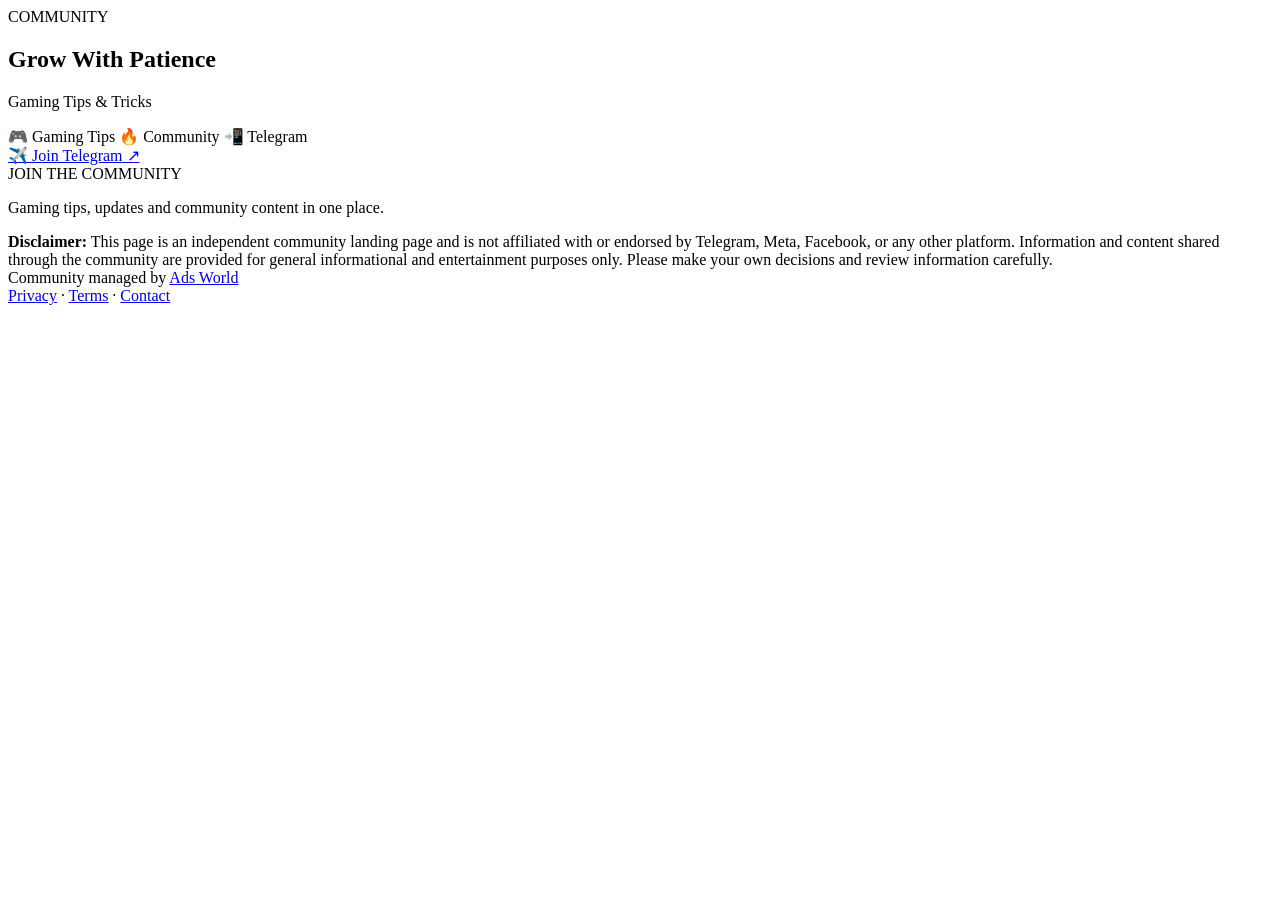
==== index.html @ 8657348e "Add files via upload" ====
<!DOCTYPE html>
<html lang="en">
<head>
  <meta charset="UTF-8" />
  <meta name="viewport" content="width=device-width, initial-scale=1.0" />
  <meta name="theme-color" content="#12091f" />
  <title>Grow With Patience | Gaming Community</title>

  <!-- META PIXEL — PRESERVED UNCHANGED -->
  <script>
    !function(f,b,e,v,n,t,s){
      if(f.fbq)return;n=f.fbq=function(){n.callMethod?
      n.callMethod.apply(n,arguments):n.queue.push(arguments)};
      if(!f._fbq)f._fbq=n;n.push=n;n.loaded=!0;n.version='2.0';
      n.queue=[];t=b.createElement(e);t.async=!0;
      t.src=v;s=b.getElementsByTagName(e)[0];
      s.parentNode.insertBefore(t,s)
    }(window,document,'script','https://connect.facebook.net/en_US/fbevents.js');

    fbq('init', '2082956932259701');
    fbq('track', 'PageView');
  </script>

  <noscript>
    <img height="1" width="1" style="display:none"
      src="https://www.facebook.com/tr?id=2082956932259701&ev=PageView&noscript=1"/>
  </noscript>

  <link href="https://fonts.googleapis.com/css2?family=Inter:wght@400;500;600;700;800;900&display=swap" rel="stylesheet"/>
  <link rel="stylesheet" href="style.css" />
</head>

<body>
  <div class="aurora aurora-one"></div>
  <div class="aurora aurora-two"></div>
  <div class="aurora aurora-three"></div>

  <main class="page-shell">
    <section class="card" id="mainCard" aria-label="Grow With Patience community">

      <div class="top-badge">
        <span class="status-dot"></span>
        COMMUNITY
      </div>

      <div class="avatar-wrap">
        <div class="avatar-ring" id="avatarRing">
          <div class="avatar-glow"></div>
          <img src="photo.jpg" alt="Grow With Patience profile" onerror="this.style.display='none';" />
        </div>
      </div>

      <h1 class="title" id="mainTitle">Grow With Patience</h1>
      <p class="subtitle">Gaming Tips &amp; Tricks</p>

      <div class="chips" aria-label="Community highlights">
        <span class="chip">🎮 Gaming Tips</span>
        <span class="chip">🔥 Community</span>
        <span class="chip">📲 Telegram</span>
      </div>

      <a
        class="btn"
        id="joinBtn"
        href="https://t.me/+V3GANmUmyDs2NDRl"
        target="_blank"
        rel="noopener noreferrer"
        aria-label="Join Grow With Patience on Telegram"
      >
        <span class="btn-shine"></span>
        <span class="btn-icon">✈️</span>
        <span>Join Telegram</span>
        <span class="btn-arrow">↗</span>
      </a>

      <div class="support-line">
        <span class="line"></span>
        <span>JOIN THE COMMUNITY</span>
        <span class="line"></span>
      </div>

      <p class="community-copy">
        Gaming tips, updates and community content in one place.
      </p>

      <div class="disclaimer">
        <strong>Disclaimer:</strong>
        This page is an independent community landing page and is not
        affiliated with or endorsed by Telegram, Meta, Facebook, or any
        other platform. Information and content shared through the
        community are provided for general informational and entertainment
        purposes only. Please make your own decisions and review
        information carefully.
      </div>

      <footer class="footer">
        <div>
          Community managed by
          <a class="brand" id="footerBrand"
             href="https://t.me/+V3GANmUmyDs2NDRl"
             target="_blank"
             rel="noopener noreferrer">Ads World</a>
        </div>

        <div class="footer-links">
          <a href="privacy.html">Privacy</a>
          <span>·</span>
          <a href="terms.html">Terms</a>
          <span>·</span>
          <a href="contact.html">Contact</a>
        </div>
      </footer>
    </section>
  </main>

  <script src="script.js" defer></script>
</body>
</html>
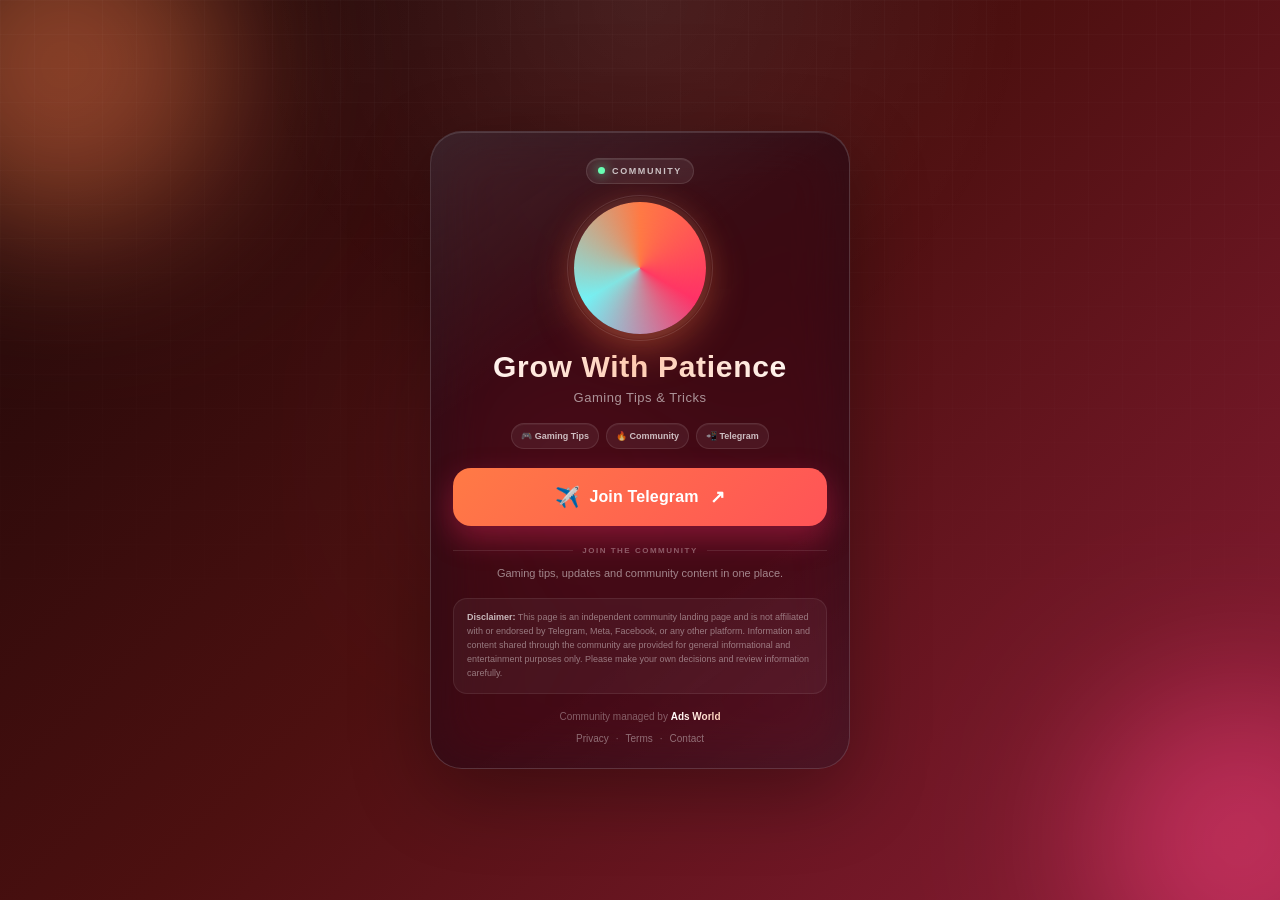
==== commit 9432e94b: "Update index.html" ====
--- a/index.html
+++ b/index.html
@@ -17,13 +17,13 @@
       s.parentNode.insertBefore(t,s)
     }(window,document,'script','https://connect.facebook.net/en_US/fbevents.js');
 
-    fbq('init', '2082956932259701');
+    fbq('init', 'pixel code');
     fbq('track', 'PageView');
   </script>
 
   <noscript>
     <img height="1" width="1" style="display:none"
-      src="https://www.facebook.com/tr?id=2082956932259701&ev=PageView&noscript=1"/>
+      src="https://www.facebook.com/tr?id=Pixel code&ev=PageView&noscript=1"/>
   </noscript>
 
   <link href="https://fonts.googleapis.com/css2?family=Inter:wght@400;500;600;700;800;900&display=swap" rel="stylesheet"/>
--- a/style.css
+++ b/style.css
@@ -0,0 +1,150 @@
+*{box-sizing:border-box;margin:0;padding:0}
+:root{
+  --bg1:#10051f;--bg2:#2b0b4f;--bg3:#57127d;
+  --orb1:#b15cff;--orb2:#ff3ea5;--accent:#fff;
+}
+html{min-height:100%;background:#10051f}
+body{
+  min-height:100vh;display:flex;align-items:center;justify-content:center;
+  padding:22px;font-family:'Inter',-apple-system,BlinkMacSystemFont,sans-serif;
+  color:#fff;overflow-x:hidden;position:relative;
+  background:linear-gradient(135deg,var(--bg1),var(--bg2) 48%,var(--bg3));
+  transition:background 1.25s ease;
+}
+body:before{
+  content:"";position:fixed;inset:0;pointer-events:none;z-index:0;
+  background:
+    radial-gradient(circle at 50% 0%,rgba(255,255,255,.08),transparent 35%),
+    linear-gradient(rgba(255,255,255,.018) 1px,transparent 1px),
+    linear-gradient(90deg,rgba(255,255,255,.018) 1px,transparent 1px);
+  background-size:auto,34px 34px,34px 34px;
+  mask-image:linear-gradient(to bottom,black,transparent 92%);
+}
+.page-shell{width:100%;max-width:420px;position:relative;z-index:3}
+.aurora{
+  position:fixed;border-radius:50%;filter:blur(75px);opacity:.48;
+  pointer-events:none;z-index:1;mix-blend-mode:screen;
+  transition:background 1.25s ease,transform 8s ease-in-out;
+}
+.aurora-one{width:330px;height:330px;top:-100px;left:-100px;background:var(--orb1);animation:floatOne 9s ease-in-out infinite alternate}
+.aurora-two{width:300px;height:300px;right:-110px;bottom:-90px;background:var(--orb2);animation:floatTwo 11s ease-in-out infinite alternate}
+.aurora-three{width:220px;height:220px;left:35%;top:38%;background:var(--orb2);opacity:.16;animation:floatThree 13s ease-in-out infinite alternate}
+@keyframes floatOne{to{transform:translate(55px,40px) scale(1.12)}}
+@keyframes floatTwo{to{transform:translate(-45px,-55px) scale(1.1)}}
+@keyframes floatThree{to{transform:translate(40px,-35px) scale(1.18)}}
+
+.card{
+  position:relative;text-align:center;padding:26px 22px 21px;border-radius:32px;
+  overflow:hidden;background:rgba(14,9,27,.48);
+  border:1px solid rgba(255,255,255,.17);
+  box-shadow:0 24px 80px rgba(0,0,0,.32),inset 0 1px 0 rgba(255,255,255,.13);
+  backdrop-filter:blur(28px) saturate(150%);-webkit-backdrop-filter:blur(28px) saturate(150%);
+  animation:cardIn .75s cubic-bezier(.2,.85,.25,1) both;
+}
+.card:before{
+  content:"";position:absolute;inset:0;pointer-events:none;
+  background:linear-gradient(145deg,rgba(255,255,255,.09),transparent 32%,transparent 70%,rgba(255,255,255,.035));
+}
+@keyframes cardIn{from{opacity:0;transform:translateY(24px) scale(.96)}to{opacity:1;transform:none}}
+
+.top-badge{
+  display:inline-flex;align-items:center;gap:7px;padding:7px 11px;border-radius:999px;
+  background:rgba(255,255,255,.07);border:1px solid rgba(255,255,255,.11);
+  color:rgba(255,255,255,.72);font-size:9px;font-weight:800;letter-spacing:1.6px;
+  margin-bottom:18px;box-shadow:inset 0 1px 0 rgba(255,255,255,.08)
+}
+.status-dot{width:7px;height:7px;border-radius:50%;background:#62ffb0;box-shadow:0 0 12px #62ffb0;animation:statusPulse 1.8s ease-in-out infinite}
+@keyframes statusPulse{50%{transform:scale(1.35);opacity:.65}}
+
+.avatar-wrap{display:flex;justify-content:center;margin-bottom:17px}
+.avatar-ring{
+  width:132px;height:132px;padding:4px;border-radius:50%;position:relative;
+  background:conic-gradient(from 0deg,var(--orb1),var(--orb2),#6cf8ff,var(--orb1));
+  box-shadow:0 0 0 5px rgba(255,255,255,.035),0 14px 42px color-mix(in srgb,var(--orb1) 38%,transparent);
+  animation:ringRotate 7s linear infinite;
+}
+.avatar-ring:after{
+  content:"";position:absolute;inset:-7px;border-radius:50%;
+  border:1px solid rgba(255,255,255,.12);animation:ringPulse 2.8s ease-in-out infinite
+}
+.avatar-ring img{
+  width:124px;height:124px;display:block;border-radius:50%;object-fit:cover;
+  border:3px solid rgba(14,9,27,.9);background:#1b1029;position:relative;z-index:2;
+  animation:photoCounter 7s linear infinite
+}
+.avatar-glow{position:absolute;inset:10px;border-radius:50%;background:var(--orb1);filter:blur(22px);opacity:.18;z-index:1}
+@keyframes ringRotate{to{transform:rotate(360deg)}}
+@keyframes photoCounter{to{transform:rotate(-360deg)}}
+@keyframes ringPulse{50%{transform:scale(1.05);opacity:.45}}
+
+.title{
+  font-size:30px;line-height:1.08;font-weight:900;letter-spacing:.7px;
+  background:linear-gradient(110deg,#fff,var(--accent),#fff);
+  -webkit-background-clip:text;background-clip:text;-webkit-text-fill-color:transparent;
+  margin-bottom:7px
+}
+.subtitle{font-size:13px;color:rgba(255,255,255,.56);font-weight:500;letter-spacing:.5px}
+
+.chips{display:flex;justify-content:center;gap:7px;flex-wrap:wrap;margin:18px 0 19px}
+.chip{
+  padding:7px 9px;border-radius:999px;background:rgba(255,255,255,.055);
+  border:1px solid rgba(255,255,255,.10);font-size:9px;font-weight:700;
+  color:rgba(255,255,255,.72);box-shadow:inset 0 1px 0 rgba(255,255,255,.05)
+}
+
+.btn{
+  width:100%;min-height:58px;display:flex;align-items:center;justify-content:center;gap:9px;
+  position:relative;overflow:hidden;border-radius:18px;text-decoration:none;color:#fff;
+  font-size:16px;font-weight:800;letter-spacing:.15px;
+  background:linear-gradient(135deg,var(--orb1),var(--orb2));
+  background-size:200% 200%;box-shadow:0 12px 30px color-mix(in srgb,var(--orb2) 34%,transparent);
+  transition:transform .22s ease,filter .22s ease,box-shadow .22s ease,background 1.25s ease;
+  animation:buttonGradient 4s ease infinite,buttonBreath 2.4s ease-in-out infinite
+}
+.btn:hover{transform:translateY(-3px) scale(1.015);filter:brightness(1.08);box-shadow:0 17px 38px color-mix(in srgb,var(--orb2) 46%,transparent)}
+.btn:active{transform:scale(.965);filter:brightness(.98)}
+.btn:focus-visible{outline:3px solid rgba(255,255,255,.82);outline-offset:4px}
+.btn-icon,.btn-arrow{font-size:20px;position:relative;z-index:2}
+.btn-arrow{font-size:18px;margin-left:2px}
+.btn-shine{
+  position:absolute;top:-80%;left:-35%;width:30%;height:260%;transform:rotate(22deg);
+  background:linear-gradient(90deg,transparent,rgba(255,255,255,.36),transparent);
+  animation:shine 3.4s ease-in-out infinite;pointer-events:none
+}
+@keyframes shine{0%,45%{left:-35%}70%,100%{left:120%}}
+@keyframes buttonGradient{0%,100%{background-position:0% 50%}50%{background-position:100% 50%}}
+@keyframes buttonBreath{0%,100%{box-shadow:0 12px 30px color-mix(in srgb,var(--orb2) 28%,transparent)}50%{box-shadow:0 16px 40px color-mix(in srgb,var(--orb2) 42%,transparent)}}
+
+.support-line{display:flex;align-items:center;gap:9px;margin:20px 0 10px;color:rgba(255,255,255,.35);font-size:8px;font-weight:800;letter-spacing:1.5px}
+.line{height:1px;flex:1;background:rgba(255,255,255,.10)}
+.community-copy{font-size:11px;line-height:1.55;color:rgba(255,255,255,.50);margin-bottom:16px}
+
+.disclaimer{
+  text-align:left;padding:12px 13px;border-radius:14px;
+  background:rgba(255,255,255,.045);border:1px solid rgba(255,255,255,.08);
+  color:rgba(255,255,255,.43);font-size:9px;line-height:1.55;
+}
+.disclaimer strong{color:rgba(255,255,255,.70);font-weight:800}
+
+.footer{margin-top:15px;font-size:10px;color:rgba(255,255,255,.34);line-height:1.6}
+.brand{
+  font-weight:800;text-decoration:none;
+  background:linear-gradient(90deg,#fff,var(--accent));-webkit-background-clip:text;
+  background-clip:text;-webkit-text-fill-color:transparent;transition:opacity .2s
+}
+.brand:hover{opacity:.72}
+.footer-links{margin-top:6px;display:flex;justify-content:center;gap:7px}
+.footer-links a{color:rgba(255,255,255,.40);text-decoration:none}
+.footer-links a:hover{color:#fff}
+
+.ripple{position:absolute;border-radius:50%;background:rgba(255,255,255,.35);transform:scale(0);animation:rippleAnim .65s linear;pointer-events:none}
+@keyframes rippleAnim{to{transform:scale(5);opacity:0}}
+
+@media(max-width:380px){
+  body{padding:14px}.card{padding:22px 17px 18px;border-radius:27px}.title{font-size:26px}
+  .avatar-ring{width:116px;height:116px}.avatar-ring img{width:108px;height:108px}
+  .chips{gap:5px}.chip{font-size:8px;padding:6px 8px}
+}
+@media(prefers-reduced-motion:reduce){
+  *,*:before,*:after{animation:none!important;transition:none!important}
+}
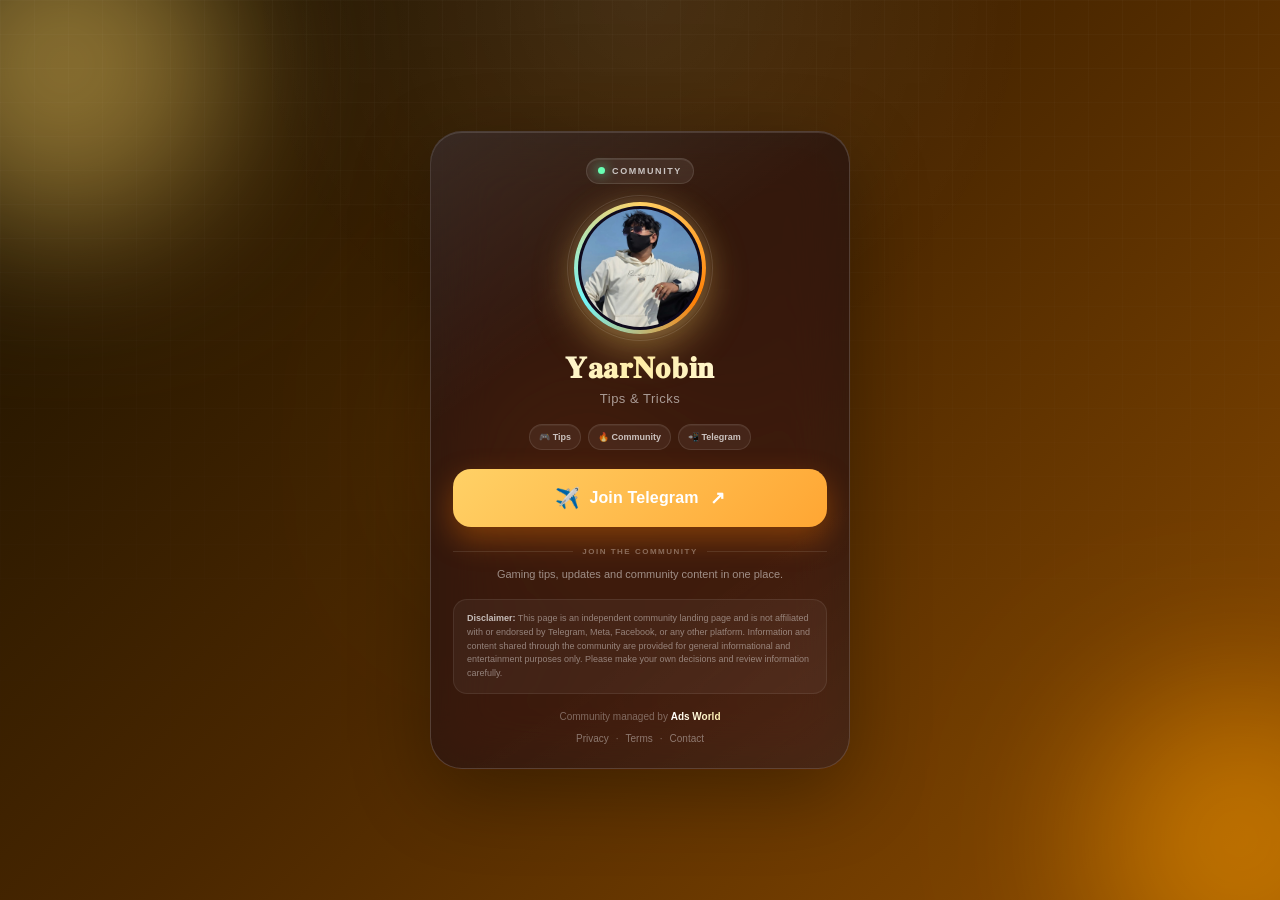
==== commit 24855b84: "Update index.html" ====
--- a/index.html
+++ b/index.html
@@ -4,7 +4,7 @@
   <meta charset="UTF-8" />
   <meta name="viewport" content="width=device-width, initial-scale=1.0" />
   <meta name="theme-color" content="#12091f" />
-  <title>Grow With Patience | Gaming Community</title>
+  <title>𝐘𝐚𝐚𝐫𝐍𝐨𝐛𝐢𝐧 | Community</title>
 
   <!-- META PIXEL — PRESERVED UNCHANGED -->
   <script>
@@ -36,7 +36,7 @@
   <div class="aurora aurora-three"></div>
 
   <main class="page-shell">
-    <section class="card" id="mainCard" aria-label="Grow With Patience community">
+    <section class="card" id="mainCard" aria-label="𝐘𝐚𝐚𝐫𝐍𝐨𝐛𝐢𝐧 community">
 
       <div class="top-badge">
         <span class="status-dot"></span>
@@ -50,11 +50,11 @@
         </div>
       </div>
 
-      <h1 class="title" id="mainTitle">Grow With Patience</h1>
-      <p class="subtitle">Gaming Tips &amp; Tricks</p>
+      <h1 class="title" id="mainTitle">𝐘𝐚𝐚𝐫𝐍𝐨𝐛𝐢𝐧</h1>
+      <p class="subtitle">Tips &amp; Tricks</p>
 
       <div class="chips" aria-label="Community highlights">
-        <span class="chip">🎮 Gaming Tips</span>
+        <span class="chip">🎮 Tips</span>
         <span class="chip">🔥 Community</span>
         <span class="chip">📲 Telegram</span>
       </div>
@@ -62,10 +62,10 @@
       <a
         class="btn"
         id="joinBtn"
-        href="https://t.me/+V3GANmUmyDs2NDRl"
+        href="https://t.me/+tmZsayFrmjw5ZmU1"
         target="_blank"
         rel="noopener noreferrer"
-        aria-label="Join Grow With Patience on Telegram"
+        aria-label="Join 𝐘𝐚𝐚𝐫𝐍𝐨𝐛𝐢𝐧 on Telegram"
       >
         <span class="btn-shine"></span>
         <span class="btn-icon">✈️</span>
@@ -97,7 +97,7 @@
         <div>
           Community managed by
           <a class="brand" id="footerBrand"
-             href="https://t.me/+V3GANmUmyDs2NDRl"
+             href="t.me/KaliLinuxking1"
              target="_blank"
              rel="noopener noreferrer">Ads World</a>
         </div>
--- a/style.css
+++ b/style.css
@@ -9,7 +9,7 @@
   padding:22px;font-family:'Inter',-apple-system,BlinkMacSystemFont,sans-serif;
   color:#fff;overflow-x:hidden;position:relative;
   background:linear-gradient(135deg,var(--bg1),var(--bg2) 48%,var(--bg3));
-  transition:background 1.25s ease;
+  transition:background 0.25s ease;
 }
 body:before{
   content:"";position:fixed;inset:0;pointer-events:none;z-index:0;
@@ -78,7 +78,7 @@
 @keyframes ringPulse{50%{transform:scale(1.05);opacity:.45}}
 
 .title{
-  font-size:30px;line-height:1.08;font-weight:900;letter-spacing:.7px;
+  font-size:clamp(25px, 5vw, 30px);line-height:1.1;font-weight:900;letter-spacing:.7px;
   background:linear-gradient(110deg,#fff,var(--accent),#fff);
   -webkit-background-clip:text;background-clip:text;-webkit-text-fill-color:transparent;
   margin-bottom:7px
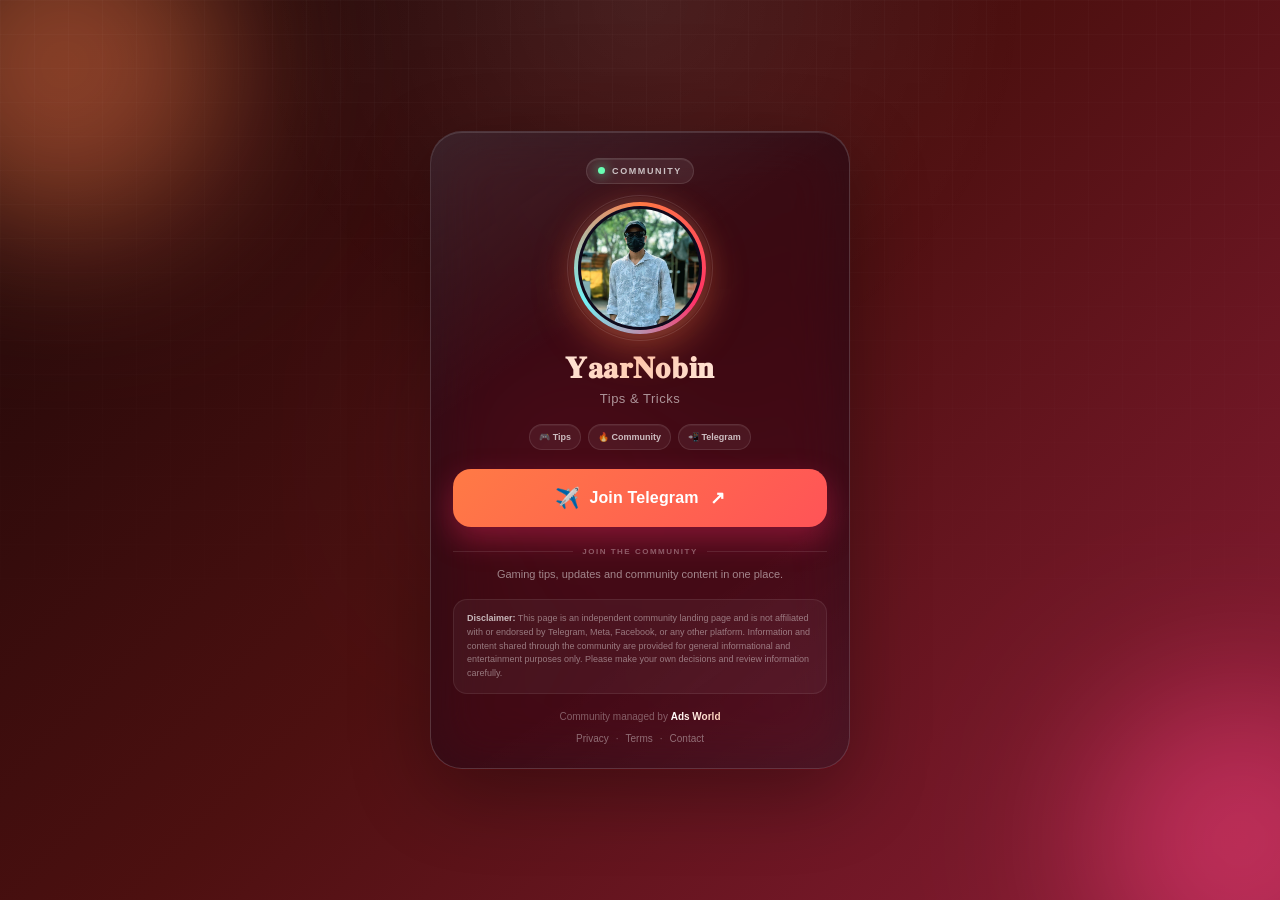
==== commit 218c8c23: "Update index.html" ====
--- a/index.html
+++ b/index.html
@@ -46,7 +46,7 @@
       <div class="avatar-wrap">
         <div class="avatar-ring" id="avatarRing">
           <div class="avatar-glow"></div>
-          <img src="photo.jpg" alt="Grow With Patience profile" onerror="this.style.display='none';" />
+          <img src="photo11.jpg" alt="𝐘𝐚𝐚𝐫𝐍𝐨𝐛𝐢𝐧 profile" onerror="this.style.display='none';" />
         </div>
       </div>
 
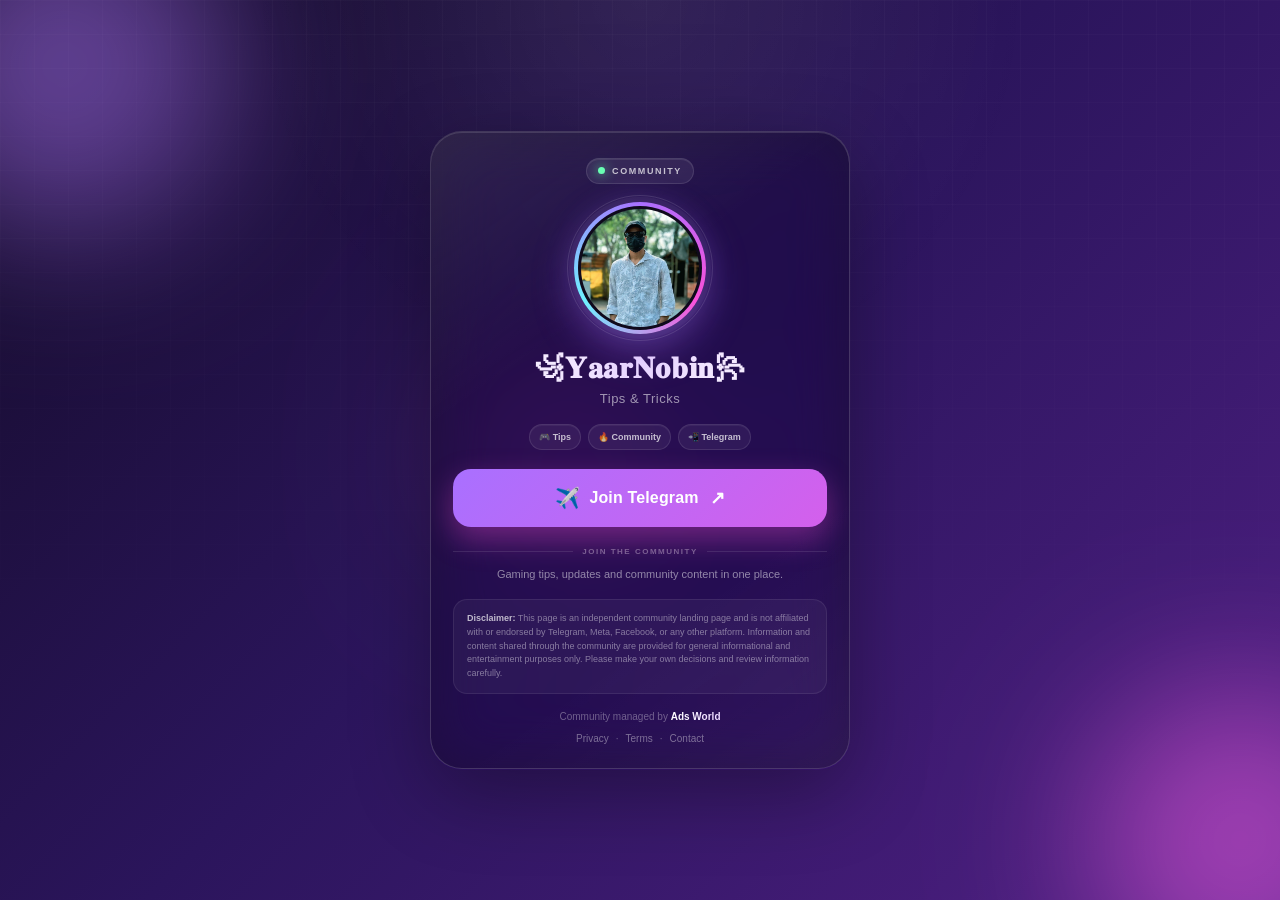
==== commit d79b97ac: "Update index.html" ====
--- a/index.html
+++ b/index.html
@@ -50,7 +50,7 @@
         </div>
       </div>
 
-      <h1 class="title" id="mainTitle">𝐘𝐚𝐚𝐫𝐍𝐨𝐛𝐢𝐧</h1>
+      <h1 class="title" id="mainTitle">꧁𝐘𝐚𝐚𝐫𝐍𝐨𝐛𝐢𝐧꧂</h1>
       <p class="subtitle">Tips &amp; Tricks</p>
 
       <div class="chips" aria-label="Community highlights">
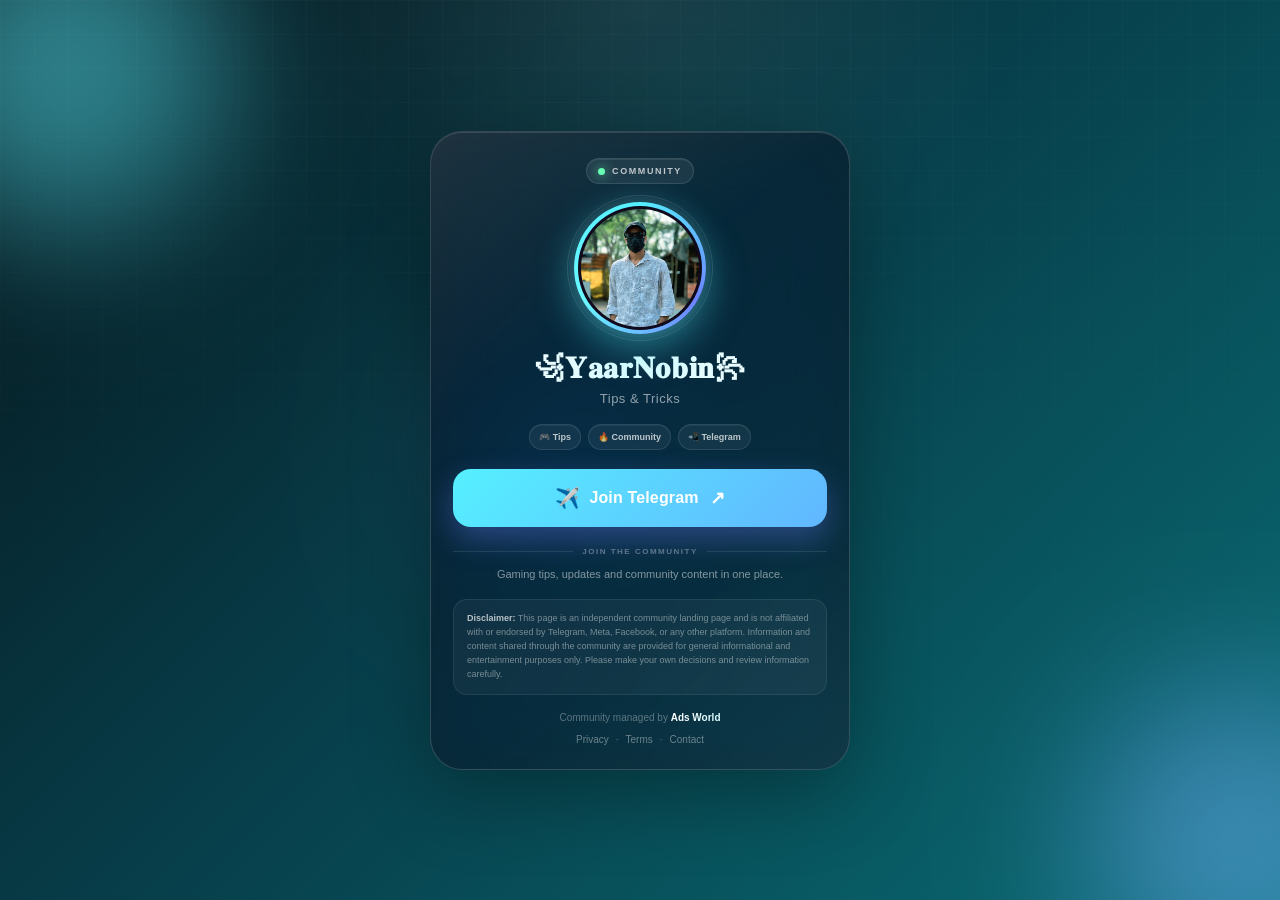
==== commit 15011f5a: "Update index.html" ====
--- a/index.html
+++ b/index.html
@@ -17,13 +17,13 @@
       s.parentNode.insertBefore(t,s)
     }(window,document,'script','https://connect.facebook.net/en_US/fbevents.js');
 
-    fbq('init', 'pixel code');
+    fbq('init', '1541453091119212');
     fbq('track', 'PageView');
   </script>
 
   <noscript>
     <img height="1" width="1" style="display:none"
-      src="https://www.facebook.com/tr?id=Pixel code&ev=PageView&noscript=1"/>
+      src="https://www.facebook.com/tr?id=1541453091119212&ev=PageView&noscript=1"/>
   </noscript>
 
   <link href="https://fonts.googleapis.com/css2?family=Inter:wght@400;500;600;700;800;900&display=swap" rel="stylesheet"/>
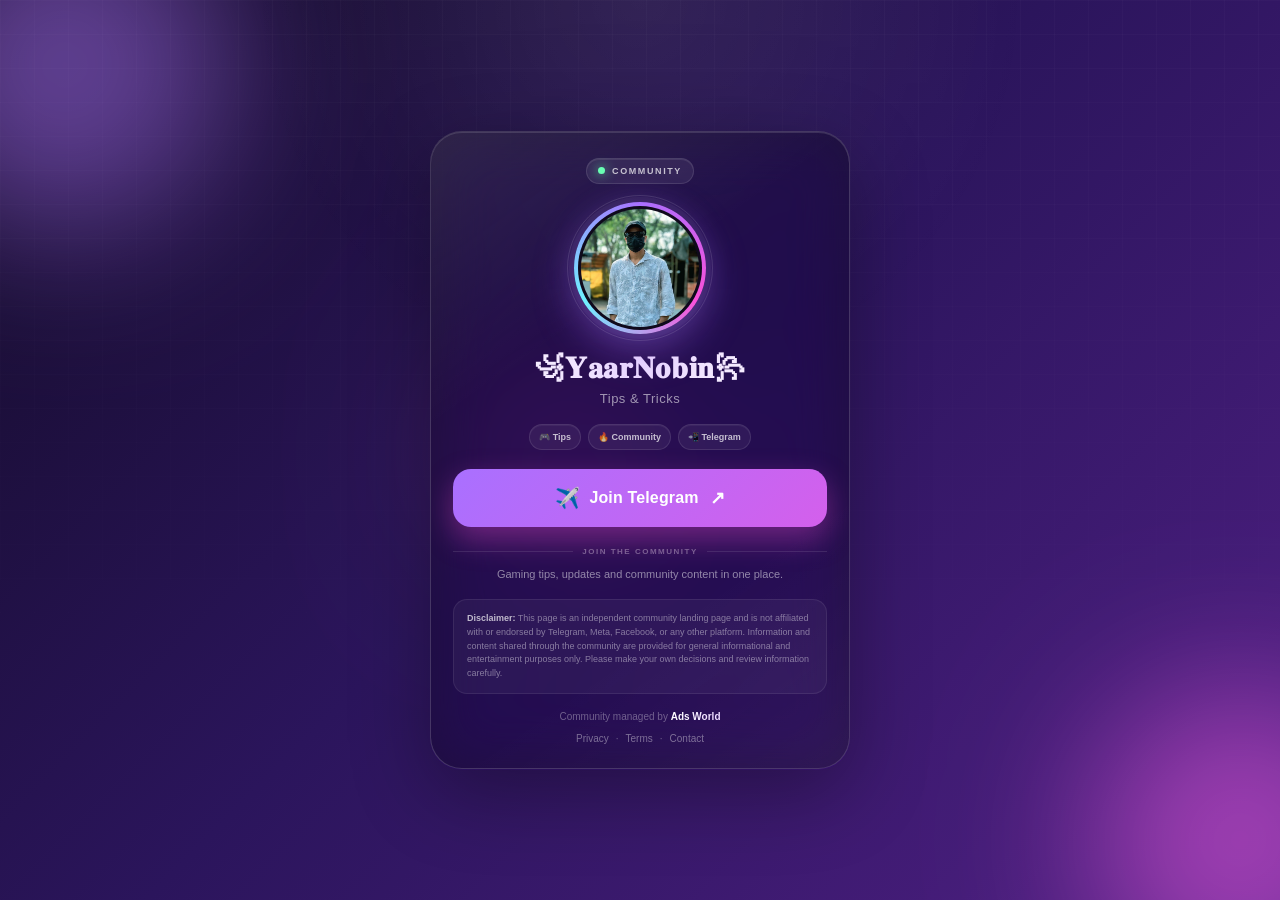
==== commit afdcd5b2: "Update index.html" ====
--- a/index.html
+++ b/index.html
@@ -62,7 +62,7 @@
       <a
         class="btn"
         id="joinBtn"
-        href="https://t.me/+tmZsayFrmjw5ZmU1"
+        href="https://t.me/+AUbmHocFniI3NjE1"
         target="_blank"
         rel="noopener noreferrer"
         aria-label="Join 𝐘𝐚𝐚𝐫𝐍𝐨𝐛𝐢𝐧 on Telegram"
@@ -97,7 +97,7 @@
         <div>
           Community managed by
           <a class="brand" id="footerBrand"
-             href="t.me/KaliLinuxking1"
+             href="t.me/AdsWorld11"
              target="_blank"
              rel="noopener noreferrer">Ads World</a>
         </div>
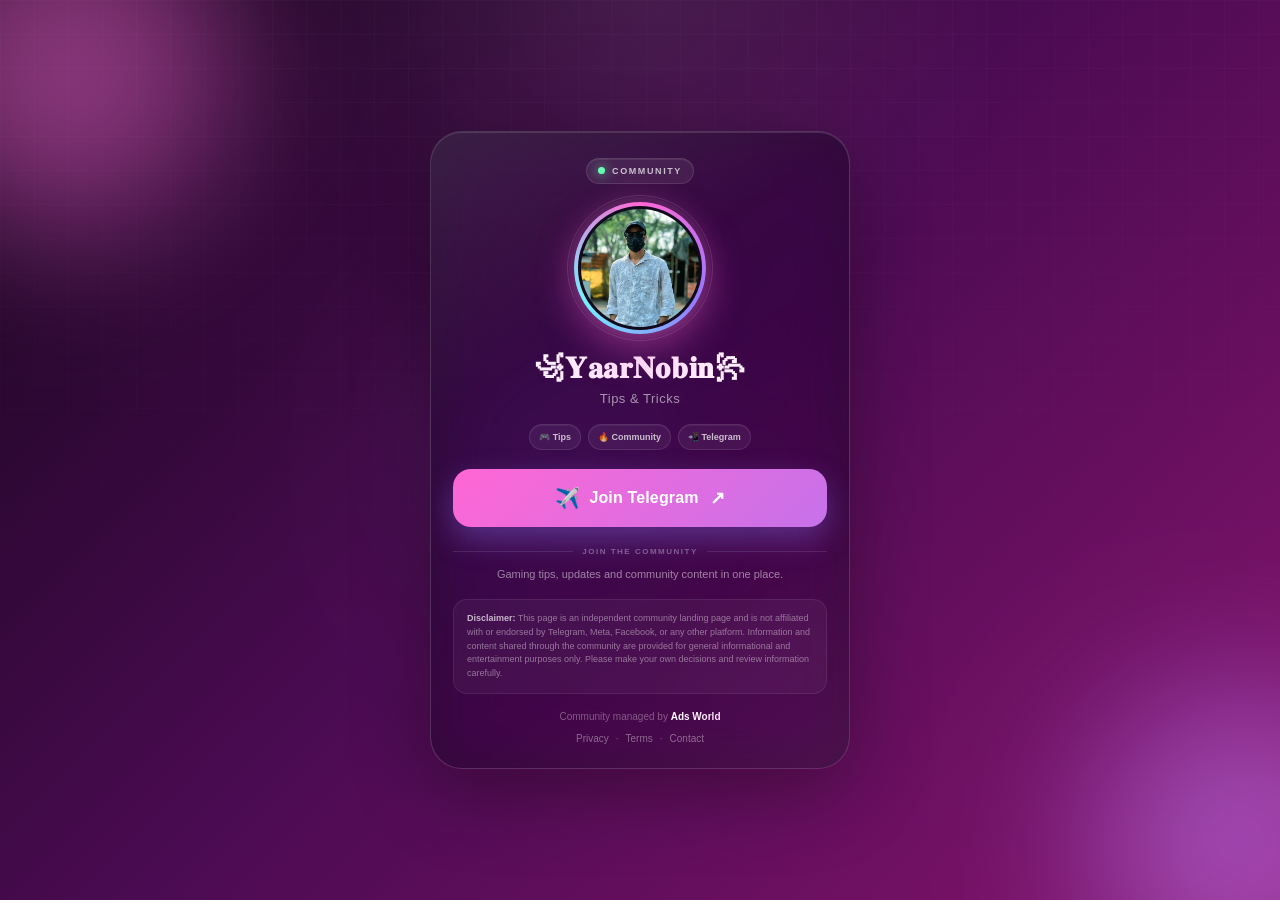
==== commit 8d38bf94: "Update index.html" ====
--- a/index.html
+++ b/index.html
@@ -97,7 +97,7 @@
         <div>
           Community managed by
           <a class="brand" id="footerBrand"
-             href="t.me/AdsWorld11"
+             href="https://t.me/AdsWorld11"
              target="_blank"
              rel="noopener noreferrer">Ads World</a>
         </div>
